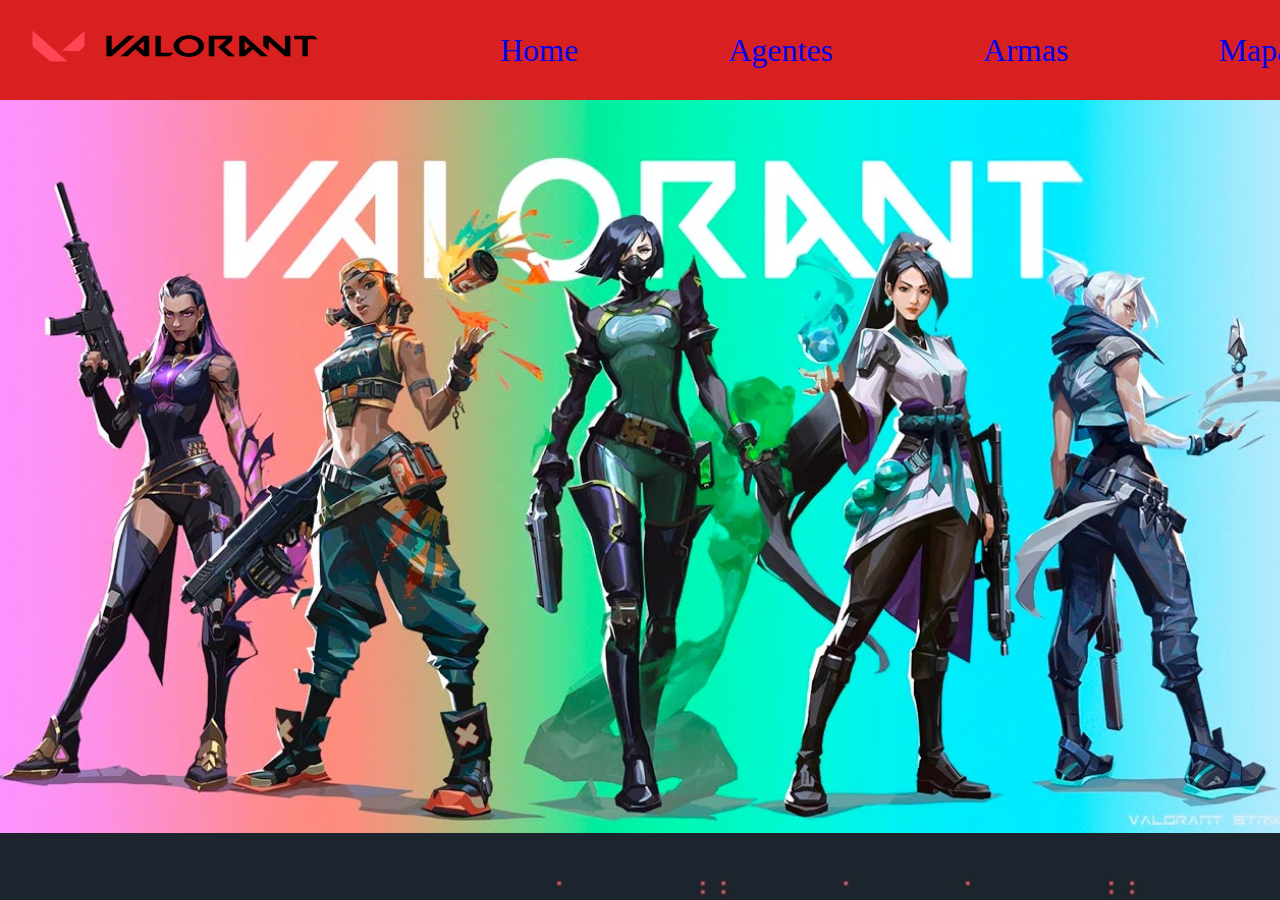
==== index.html @ 5fb257b5 "resolver problema da home nao voltar e comecar né" ====
<!DOCTYPE html>
<html lang="pt-BR">

<head>
    <meta charset="UTF-8">
    <meta http-equiv="X-UA-Compatible" content="IE=edge">
    <meta name="viewport" content="width=device-width, initial-scale=1.0">
    <link rel="stylesheet" href="./css/style.css">
    <script src="./js/app.js" defer type="module"></script>

    <link rel="preconnect" href="https://fonts.googleapis.com">
    <link rel="preconnect" href="https://fonts.gstatic.com" crossorigin>
    <link href="https://fonts.googleapis.com/css2?family=Vina+Sans&display=swap" rel="stylesheet">
    
    <title>Valorant</title>
</head>

<body>
    <header>
        <nav class="menu-container">
            <div class="valorant-icon">
                <img src="./img/valorant-logo-transparent-free-png.webp" alt="logo valorant">
            </div>
            <a href="/" onclick="route()">Home</a>
            <a href="/agentes" onclick="route()">Agentes</a>
            <a href="/armas" onclick="route()">Armas</a>
            <a href="/mapas" onclick="route()">Mapas</a>
        </nav>
    </header>
    <main id="root">
        <div class="fundo">
            <img src="./img/valorant-fundo.webp" alt="fundo valorant">
        </div>
    </main>
</body>

</html>
---- css/style.css ----
* {
    margin: 0;
    padding: 0;
    box-sizing: border-box;
}

a {
    text-decoration: none;
}

ul,
ol,
li {
    list-style: none;
}

body{
    height: 100vh;
    display: grid;
    grid-template-rows: 100px 1fr;
}

main{
    background-image: url(../img/agent-background-generic.JPG);
    background-repeat: no-repeat;
    background-size: cover;
}

.valorant-icon img{
    width: 350px;
    height: 250px;
}

.menu-container{
    height: 100%;
    background-color: #D82020;
    display: flex;
    justify-content: center;
    align-items: center;
    font-size: 2rem;
    font-family: Stencil Std, fantasy;
    gap: 150px;
    text-transform: capitalize;
}

.fundo img{
    height: 100%;
    width: 100%;
}

#root{
    height: 100%;
}

.container{
    width: 100%;
    height: 100%;
    color: #fff;
}

.container-home{
    background-color: blue;
}

.container-agentes img{
    width: 100%;
    height: 100%;
}
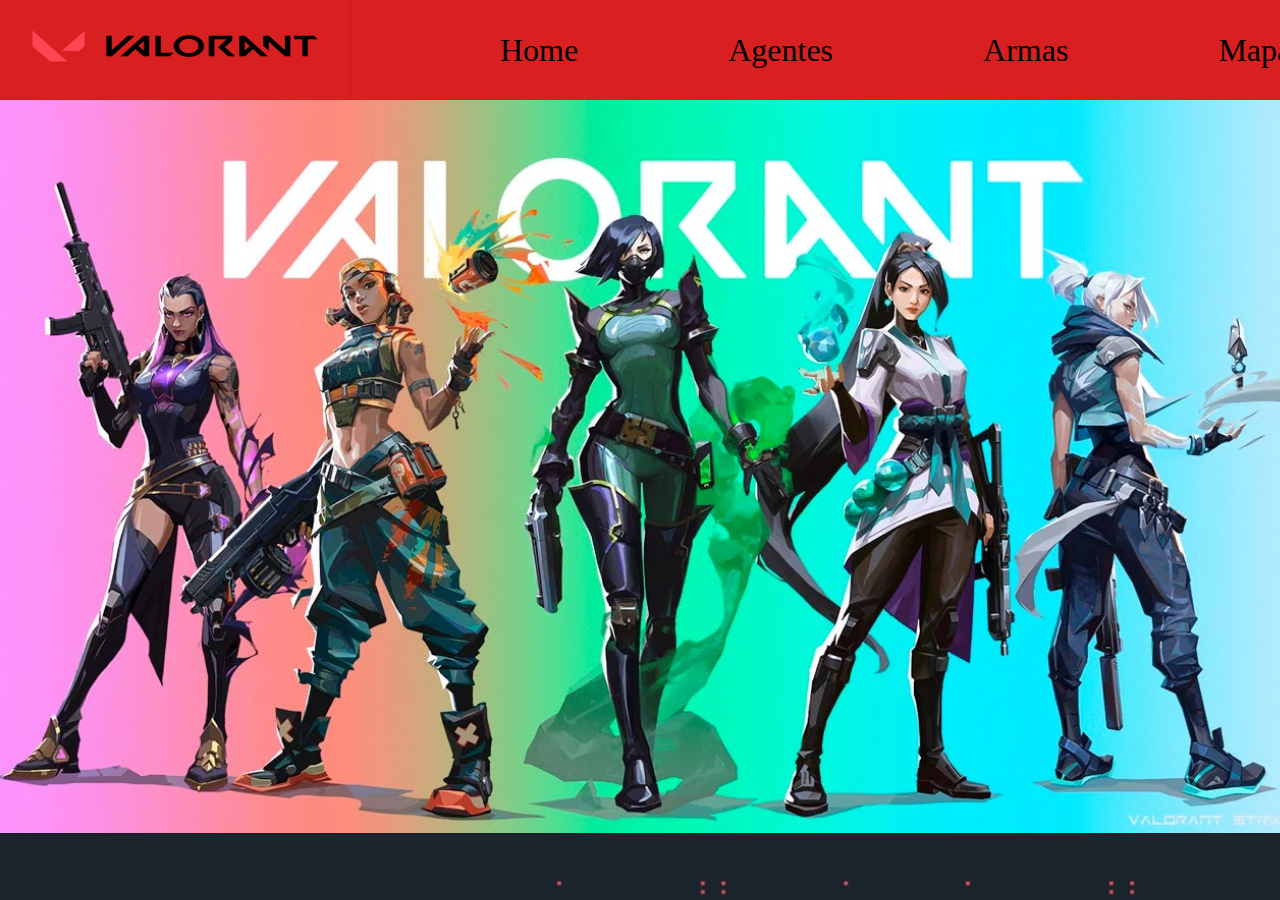
==== commit 06ec07a5: "com erro no carousel do mapa" ====
--- a/index.html
+++ b/index.html
@@ -11,6 +11,7 @@
     <link rel="preconnect" href="https://fonts.googleapis.com">
     <link rel="preconnect" href="https://fonts.gstatic.com" crossorigin>
     <link href="https://fonts.googleapis.com/css2?family=Vina+Sans&display=swap" rel="stylesheet">
+    <link rel="stylesheet" href="https://unpkg.com/swiper@8/swiper-bundle.min.css" />
     
     <title>Valorant</title>
 </head>
--- a/css/style.css
+++ b/css/style.css
@@ -6,6 +6,7 @@
 
 a {
     text-decoration: none;
+    color: black;
 }
 
 ul,
@@ -14,24 +15,24 @@
     list-style: none;
 }
 
-body{
+body {
     height: 100vh;
     display: grid;
     grid-template-rows: 100px 1fr;
 }
 
-main{
+main {
     background-image: url(../img/agent-background-generic.JPG);
     background-repeat: no-repeat;
     background-size: cover;
 }
 
-.valorant-icon img{
+.valorant-icon img {
     width: 350px;
     height: 250px;
 }
 
-.menu-container{
+.menu-container {
     height: 100%;
     background-color: #D82020;
     display: flex;
@@ -43,26 +44,101 @@
     text-transform: capitalize;
 }
 
-.fundo img{
+.fundo img {
     height: 100%;
     width: 100%;
 }
 
-#root{
+#root {
     height: 100%;
 }
 
-.container{
+.container {
     width: 100%;
     height: 100%;
     color: #fff;
 }
 
-.container-home{
+.container-home {
     background-color: blue;
 }
 
-.container-agentes img{
+.container-agentes {
+    display: flex;
+    flex-direction: row;
+    justify-content: space-evenly;
+}
+
+.container-agentes img {
     width: 100%;
     height: 100%;
+}
+
+.agentes-header {
+    display: flex;
+    flex-direction: column;
+    align-items: center;
+    justify-content: center;
+}
+
+.list-agentes ul {
+    padding-top: 2.5%;
+    display: flex;
+    flex-direction: column;
+    margin-left: 10%;
+    font-size: 2rem;
+    font-family: Stencil Std, fantasy;
+}
+
+.list-agentes a {
+    text-decoration: none;
+    color: #fff;
+}
+
+.img-agente img {
+    width: 100%;
+    height: 60%;
+}
+
+.container-funcao-biografia {
+    display: flex;
+    flex-direction: column;
+    gap: 50px;
+    padding-top: 7%;
+}
+
+.funcao span {
+    font-family: Stencil Std, fantasy;
+    font-size: 1.5rem;
+}
+
+.biografia span {
+    font-family: Stencil Std, fantasy;
+    font-size: 1.3rem;
+}
+
+span {
+    font-size: x-large;
+}
+
+img {
+    box-shadow: 0 1px 2px #0003;
+    width: 80%;
+}
+
+.swiper {
+    height: 500px;
+}
+
+.swiper-slide {
+    text-align: center;
+    display: flex;
+    align-items: center;
+    justify-content: center;
+}
+
+@media (max-width: 450px) {
+    .swiper {
+        height: 270px;
+    }
 }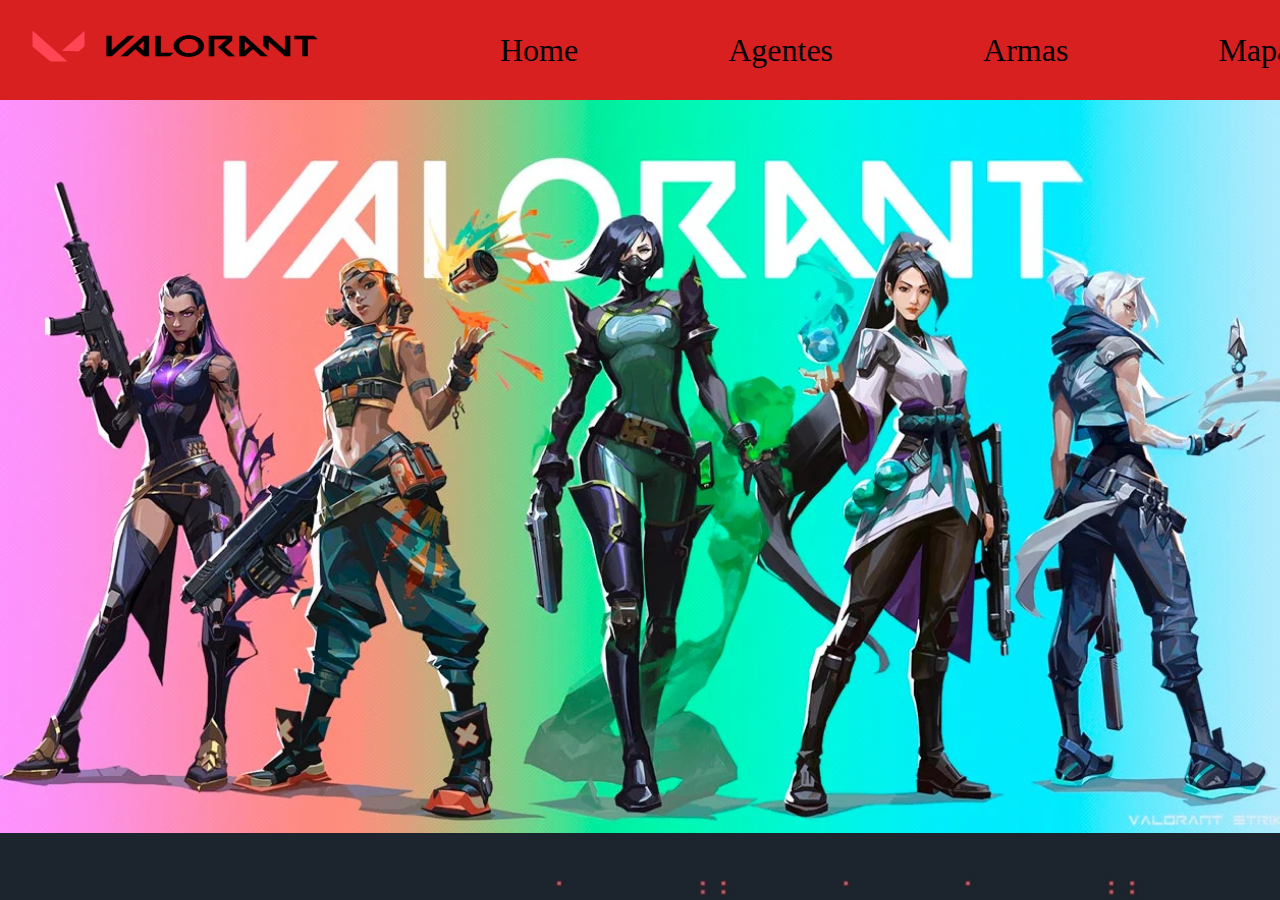
==== commit 0e6a503d: "carrossel com problema pois ele ta tentando ler antes de iniciar o site" ====
--- a/index.html
+++ b/index.html
@@ -11,8 +11,9 @@
     <link rel="preconnect" href="https://fonts.googleapis.com">
     <link rel="preconnect" href="https://fonts.gstatic.com" crossorigin>
     <link href="https://fonts.googleapis.com/css2?family=Vina+Sans&display=swap" rel="stylesheet">
-    <link rel="stylesheet" href="https://unpkg.com/swiper@8/swiper-bundle.min.css" />
-    
+    <link rel="stylesheet" href="https://unpkg.com/swiper@8/swiper-bundle.min.css"/>
+    <link rel="stylesheet" href="https://unpkg.com/swiper@8/swiper-bundle.min.css"/>
+
     <title>Valorant</title>
 </head>
 
--- a/css/style.css
+++ b/css/style.css
@@ -74,6 +74,12 @@
     height: 100%;
 }
 
+.container-mapas{
+    display: flex;
+    align-items: center;
+    justify-content: center;
+}
+
 .agentes-header {
     display: flex;
     flex-direction: column;
@@ -117,28 +123,21 @@
     font-size: 1.3rem;
 }
 
-span {
-    font-size: x-large;
+.carrossel{
+    box-shadow: 2px 2px 4px black;
+    overflow: hidden;
+    height: 500px;
+    width: 850px;
 }
 
-img {
-    box-shadow: 0 1px 2px #0003;
-    width: 80%;
+.container-img {
+    display: flex;
+    transition: transform 0.5s ease-in-out;
+    transform: translateX(0);
 }
 
-.swiper {
+.container-img img {
+    object-fit: cover;
+    width: 850px;
     height: 500px;
-}
-
-.swiper-slide {
-    text-align: center;
-    display: flex;
-    align-items: center;
-    justify-content: center;
-}
-
-@media (max-width: 450px) {
-    .swiper {
-        height: 270px;
-    }
 }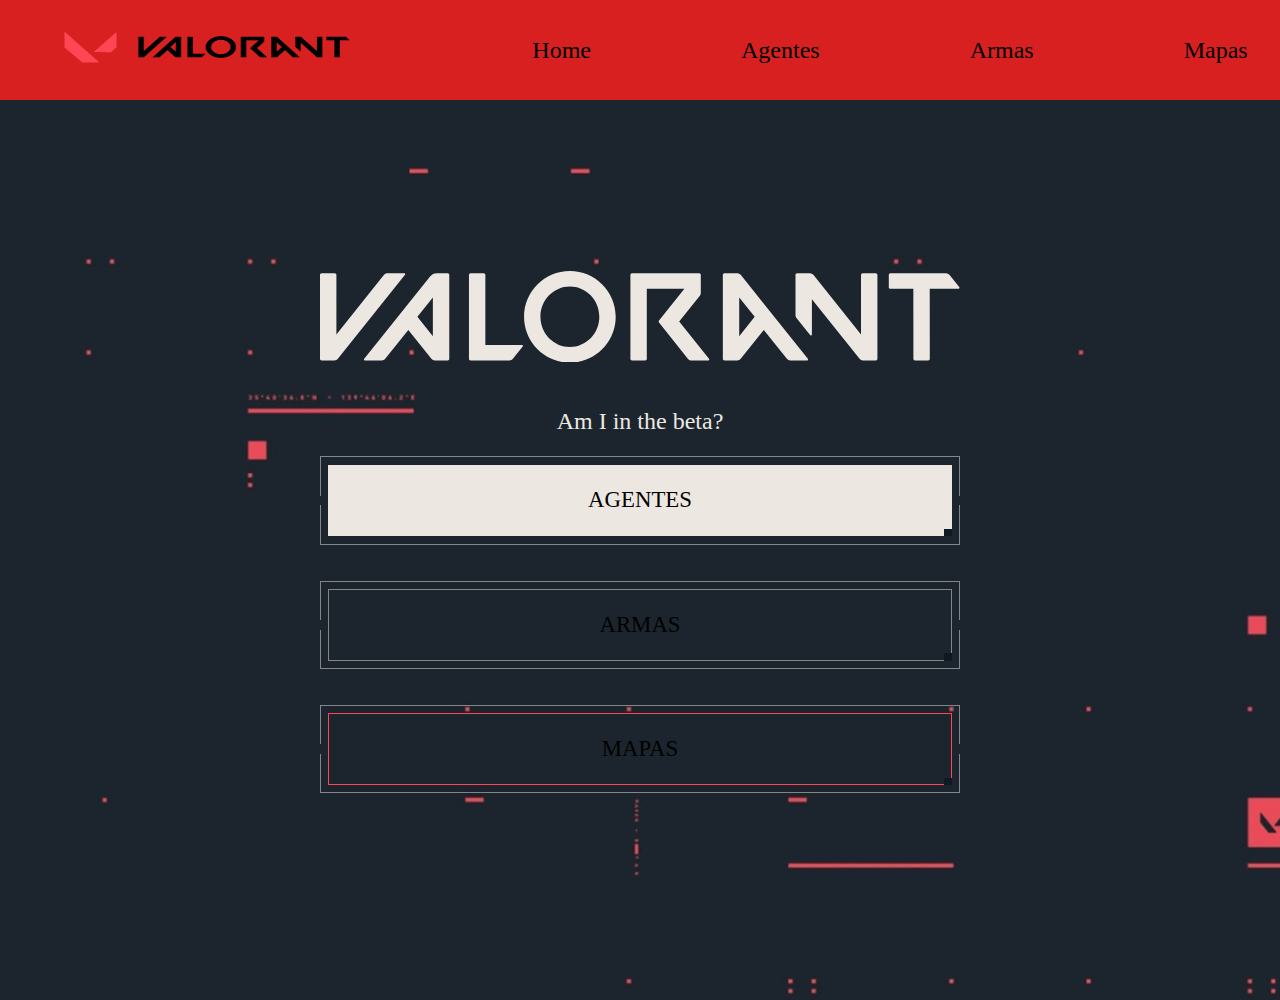
==== commit c12febce: "leonid tem que ajudar com os cards" ====
--- a/index.html
+++ b/index.html
@@ -6,13 +6,15 @@
     <meta http-equiv="X-UA-Compatible" content="IE=edge">
     <meta name="viewport" content="width=device-width, initial-scale=1.0">
     <link rel="stylesheet" href="./css/style.css">
+    <link rel="stylesheet" href="./css/home.css">
+    <script src="./js/home.js" defer type="module"></script>
     <script src="./js/app.js" defer type="module"></script>
 
     <link rel="preconnect" href="https://fonts.googleapis.com">
     <link rel="preconnect" href="https://fonts.gstatic.com" crossorigin>
     <link href="https://fonts.googleapis.com/css2?family=Vina+Sans&display=swap" rel="stylesheet">
-    <link rel="stylesheet" href="https://unpkg.com/swiper@8/swiper-bundle.min.css"/>
-    <link rel="stylesheet" href="https://unpkg.com/swiper@8/swiper-bundle.min.css"/>
+    <link rel="stylesheet" href="https://unpkg.com/swiper@8/swiper-bundle.min.css" />
+    <link rel="stylesheet" href="https://unpkg.com/swiper@8/swiper-bundle.min.css" />
 
     <title>Valorant</title>
 </head>
@@ -30,9 +32,36 @@
         </nav>
     </header>
     <main id="root">
-        <div class="fundo">
-            <img src="./img/valorant-fundo.webp" alt="fundo valorant">
-        </div>
+        <div id="container">
+            <div class="box">
+              <svg class="logo" viewBox="0 0 690 98.9">
+                <path
+                  d="M615.11 19.15h24.69l.08 75.59c0 .97.79 1.77 1.77 1.77l14.14-.01c.98 0 1.77-.79 1.77-1.77l-.08-75.58h30.96c.91 0 1.43-1.06.85-1.77l-10.6-13.26a4.68 4.68 0 00-3.65-1.76h-59.93c-.98 0-1.77.79-1.77 1.77v13.26c0 .96.79 1.76 1.77 1.76M19.25 94.75L91.67 4.13c.57-.71.06-1.77-.85-1.77H72.71c-1.42 0-2.77.65-3.65 1.76L17.68 68.4V4.12c0-.98-.79-1.77-1.77-1.77H1.77C.79 2.35 0 3.14 0 4.12v90.62c0 .98.79 1.77 1.77 1.77H15.6c1.42 0 2.76-.65 3.65-1.76m51.06 0l24.91-31.17 24.91 31.17a4.685 4.685 0 003.66 1.76h13.83c.98 0 1.77-.79 1.77-1.77V4.12c0-.97-.79-1.77-1.77-1.77h-11.6c-2.84 0-5.53 1.29-7.31 3.51L47.69 94.73c-.57.71-.06 1.77.85 1.77h18.11c1.43.01 2.77-.64 3.66-1.75m51.39-66.21v41.75l-16.68-20.87 16.68-20.88zm404.37 66.19L453.65 4.11A4.68 4.68 0 00450 2.35h-13.84c-.98 0-1.77.79-1.77 1.77v90.62c0 .98.79 1.77 1.77 1.77h13.83c1.42 0 2.77-.65 3.65-1.76l24.91-31.17 24.91 31.17a4.68 4.68 0 003.65 1.76h18.11c.91 0 1.42-1.06.85-1.78m-57.33-45.31L452.05 70.3V28.54l16.69 20.88zM269.45 0c-27.3 0-49.43 22.13-49.43 49.43s22.13 49.43 49.43 49.43 49.43-22.13 49.43-49.43C318.89 22.13 296.75 0 269.45 0m0 82.06c-17.54 0-31.75-14.61-31.75-32.63 0-18.02 14.21-32.64 31.75-32.64S301.2 31.4 301.2 49.43c.01 18.02-14.21 32.63-31.75 32.63M583.38 4.12V68.4L532 4.11a4.68 4.68 0 00-3.65-1.76H514.5c-.97 0-1.77.79-1.77 1.77v43.67c0 1.06.36 2.09 1.03 2.92l14.71 18.41c.65.81 1.95.35 1.95-.68v-38l51.39 64.31a4.68 4.68 0 003.65 1.76h13.83c.98 0 1.77-.79 1.77-1.77V4.12c0-.97-.79-1.77-1.77-1.77h-14.14c-.98 0-1.77.8-1.77 1.77M410.62 23.76V4.12c0-.98-.79-1.77-1.77-1.77h-72.37c-.98 0-1.77.79-1.77 1.77v90.62c0 .98.79 1.77 1.77 1.77h14.14c.98 0 1.77-.79 1.77-1.77V19.16h40.55l-27.37 34.26c-.51.64-.51 1.56 0 2.21l31.27 39.13a4.68 4.68 0 003.65 1.76h18.11c.91 0 1.42-1.06.85-1.77l-32.14-40.21 22.28-27.84c.66-.85 1.03-1.88 1.03-2.94M162.39 96.51h41.96c1.42 0 2.77-.65 3.65-1.76l10.6-13.27c.57-.71.06-1.77-.85-1.77H178.3V4.12c0-.98-.79-1.77-1.77-1.77h-14.14c-.98 0-1.77.79-1.77 1.77v90.62c0 .97.8 1.77 1.77 1.77"
+                ></path>
+              </svg>
+              <div class="betaText">
+                Am I in the beta?
+              </div>
+              <button class="primary" type="button">
+                <div class="label">
+                  <span class="hover-effect"></span>
+                  <a href="/agentes" onclick="route()" class="label-text">AGENTES</a>
+                </div>
+              </button>
+              <button class="outline" type="button">
+                <div class="label">
+                  <span class="hover-effect"></span>
+                  <a href="/armas" onclick="route()" class="label-text">ARMAS</a>
+                </div>
+              </button>
+              <button class="outline red" type="button">
+                <div class="label">
+                  <span class="hover-effect"></span>
+                  <a href="/mapas" onclick="route()" class="label-text">MAPAS</a>
+                </div>
+              </button>
+            </div>
+          </div>
     </main>
 </body>
 
--- a/css/style.css
+++ b/css/style.css
@@ -1,3 +1,5 @@
+
+
 * {
     margin: 0;
     padding: 0;
@@ -55,7 +57,6 @@
 
 .container {
     width: 100%;
-    height: 100%;
     color: #fff;
 }
 
@@ -63,81 +64,3 @@
     background-color: blue;
 }
 
-.container-agentes {
-    display: flex;
-    flex-direction: row;
-    justify-content: space-evenly;
-}
-
-.container-agentes img {
-    width: 100%;
-    height: 100%;
-}
-
-.container-mapas{
-    display: flex;
-    align-items: center;
-    justify-content: center;
-}
-
-.agentes-header {
-    display: flex;
-    flex-direction: column;
-    align-items: center;
-    justify-content: center;
-}
-
-.list-agentes ul {
-    padding-top: 2.5%;
-    display: flex;
-    flex-direction: column;
-    margin-left: 10%;
-    font-size: 2rem;
-    font-family: Stencil Std, fantasy;
-}
-
-.list-agentes a {
-    text-decoration: none;
-    color: #fff;
-}
-
-.img-agente img {
-    width: 100%;
-    height: 60%;
-}
-
-.container-funcao-biografia {
-    display: flex;
-    flex-direction: column;
-    gap: 50px;
-    padding-top: 7%;
-}
-
-.funcao span {
-    font-family: Stencil Std, fantasy;
-    font-size: 1.5rem;
-}
-
-.biografia span {
-    font-family: Stencil Std, fantasy;
-    font-size: 1.3rem;
-}
-
-.carrossel{
-    box-shadow: 2px 2px 4px black;
-    overflow: hidden;
-    height: 500px;
-    width: 850px;
-}
-
-.container-img {
-    display: flex;
-    transition: transform 0.5s ease-in-out;
-    transform: translateX(0);
-}
-
-.container-img img {
-    object-fit: cover;
-    width: 850px;
-    height: 500px;
-}--- a/css/home.css
+++ b/css/home.css
@@ -0,0 +1,201 @@
+@font-face {
+  font-family: "Valorant";
+  src: url("Valorant.otf");
+}
+
+@font-face {
+  font-family: "DIN Next LT Pro Bold";
+  src: url("//db.onlinewebfonts.com/t/3a88649e176a40a6d80b395ca0ae430d.eot");
+  src: url("//db.onlinewebfonts.com/t/3a88649e176a40a6d80b395ca0ae430d.eot?#iefix")
+      format("embedded-opentype"),
+    url("//db.onlinewebfonts.com/t/3a88649e176a40a6d80b395ca0ae430d.woff2")
+      format("woff2"),
+    url("//db.onlinewebfonts.com/t/3a88649e176a40a6d80b395ca0ae430d.woff")
+      format("woff"),
+    url("//db.onlinewebfonts.com/t/3a88649e176a40a6d80b395ca0ae430d.ttf")
+      format("truetype"),
+    url("//db.onlinewebfonts.com/t/3a88649e176a40a6d80b395ca0ae430d.svg#DIN Next LT Pro Bold")
+      format("svg");
+}
+
+:root {
+  --v-red: #ff4655;
+  --v-white: #ece8e1;
+  --v-black: #0f1923;
+  --v-outline: rgba(236, 232, 225, 0.5);
+}
+
+*,
+::after,
+::before {
+  box-sizing: border-box;
+}
+
+html,
+body {
+  font-size: 12px;
+  margin: 0;
+  background-color: var(--v-black);
+  color: var(--v-white);
+  font-family: "Valorant";
+  text-rendering: optimizeLegibility;
+}
+
+#container {
+  display: flex;
+  flex-direction: column;
+  justify-content: center;
+  align-items: center;
+  min-height: 100vh;
+}
+
+.box {
+  width: 50%;
+}
+
+.logo {
+  fill: var(--v-white);
+}
+
+.betaText {
+  font-size: 2rem;
+  line-height: 2.5rem;
+  font-weight: 400px;
+  text-align: center;
+  margin-bottom: 20px;
+  margin-top: 40px;
+}
+
+button {
+  font-family: "DIN Next LT Pro Bold";
+  font-weight: 400;
+  width: 100%;
+  margin-bottom: 3rem;
+  position: relative;
+  display: block;
+  font-size: 1.9rem;
+  padding: 0.7rem;
+  border: 0;
+  text-transform: uppercase;
+  background-color: transparent;
+  cursor: pointer;
+  color: var(--v-white);
+}
+
+button:hover {
+  color: var(--v-white);
+}
+
+button::before,
+button::after {
+  background-color: transparent;
+  content: "";
+  display: block;
+  position: absolute;
+  height: calc(50% - 0.4rem);
+  width: 100%;
+  border: 1px solid var(--v-outline);
+  left: 0;
+}
+
+button::before {
+  border-bottom: 0;
+  top: 0;
+}
+
+button::after {
+  border-top: 0;
+  bottom: 0;
+}
+
+/* LABEL  */
+.label {
+  position: relative;
+  overflow: hidden;
+  margin: 0;
+}
+
+.label:before {
+  content: "";
+  height: 100%;
+  display: block;
+  position: absolute;
+  width: 100%;
+  left: 0;
+  bottom: 0;
+}
+
+/* Hover Effect */
+.hover-effect {
+  content: "";
+  display: block;
+  position: absolute;
+  height: 100%;
+  width: 120%;
+  top: 0;
+  left: -5%;
+  z-index: 1;
+  background-color: var(--v-red);
+  transform: translateX(-100%) skew(-10deg);
+  transition: -webkit-transform 0.3s ease-out;
+  transition: transform 0.3s ease-out;
+}
+
+button:hover .hover-effect {
+  transform: translateX(0) skew(-10deg);
+}
+
+/* Label Text */
+.label-text {
+  position: relative;
+  display: block;
+  padding: 1.9rem 3rem;
+  background-color: transparent;
+  z-index: 1;
+}
+
+.label-text:after {
+  content: "";
+  display: block;
+  position: absolute;
+  height: 0.6rem;
+  width: 0.6rem;
+  right: 0;
+  bottom: 0;
+  background-color: var(--v-black);
+  transition: background-color 0.2s ease-in;
+}
+button:hover .label-text:after {
+  background-color: var(--v-white);
+}
+/* OUTLINE BUTTON */
+.outline {
+  color: var(--v-white);
+}
+
+.outline .label::before,
+.outline .label::after {
+  border: 1px solid var(--v-outline);
+}
+
+/* OUTLINE RED BUTTON */
+.outline + .red {
+  color: var(--v-red);
+}
+
+.outline + .red:hover {
+  color: var(--v-white);
+}
+
+.outline + .red .label::before,
+.outline + .red .label::after {
+  border-color: var(--v-red);
+}
+/* PRIMARY BUTTON */
+.primary {
+  color: var(--v-black);
+}
+
+.primary .label::before {
+  background-color: var(--v-white);
+}
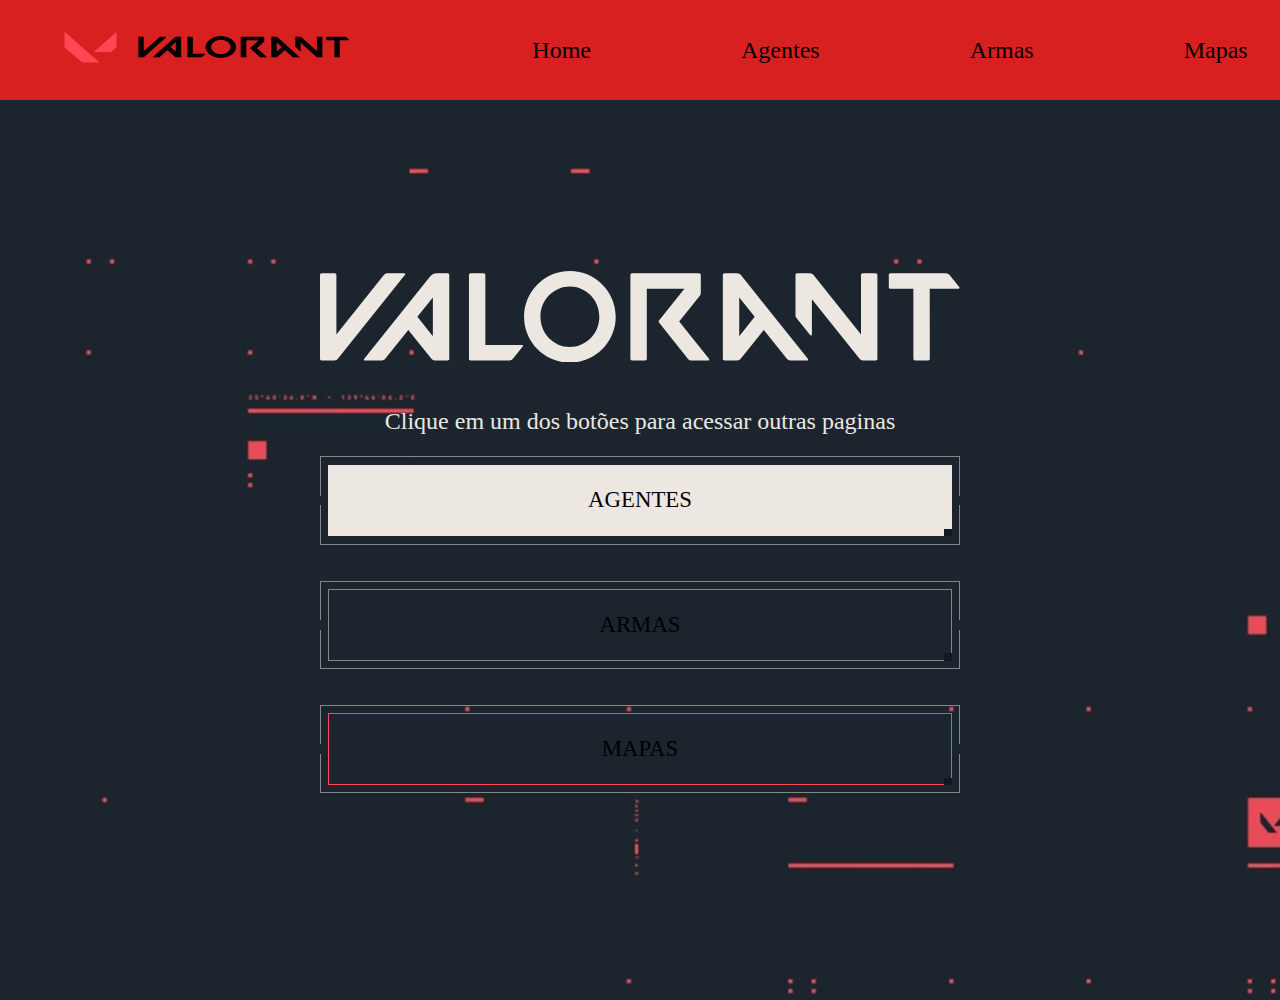
==== commit 920a0e97: "leonid tem que salvar pelo amor de deus" ====
--- a/index.html
+++ b/index.html
@@ -40,7 +40,7 @@
                 ></path>
               </svg>
               <div class="betaText">
-                Am I in the beta?
+                Clique em um dos botões para acessar outras paginas
               </div>
               <button class="primary" type="button">
                 <div class="label">
--- a/css/home.css
+++ b/css/home.css
@@ -1,7 +1,7 @@
-@font-face {
+/* @font-face {
   font-family: "Valorant";
   src: url("Valorant.otf");
-}
+} */
 
 @font-face {
   font-family: "DIN Next LT Pro Bold";
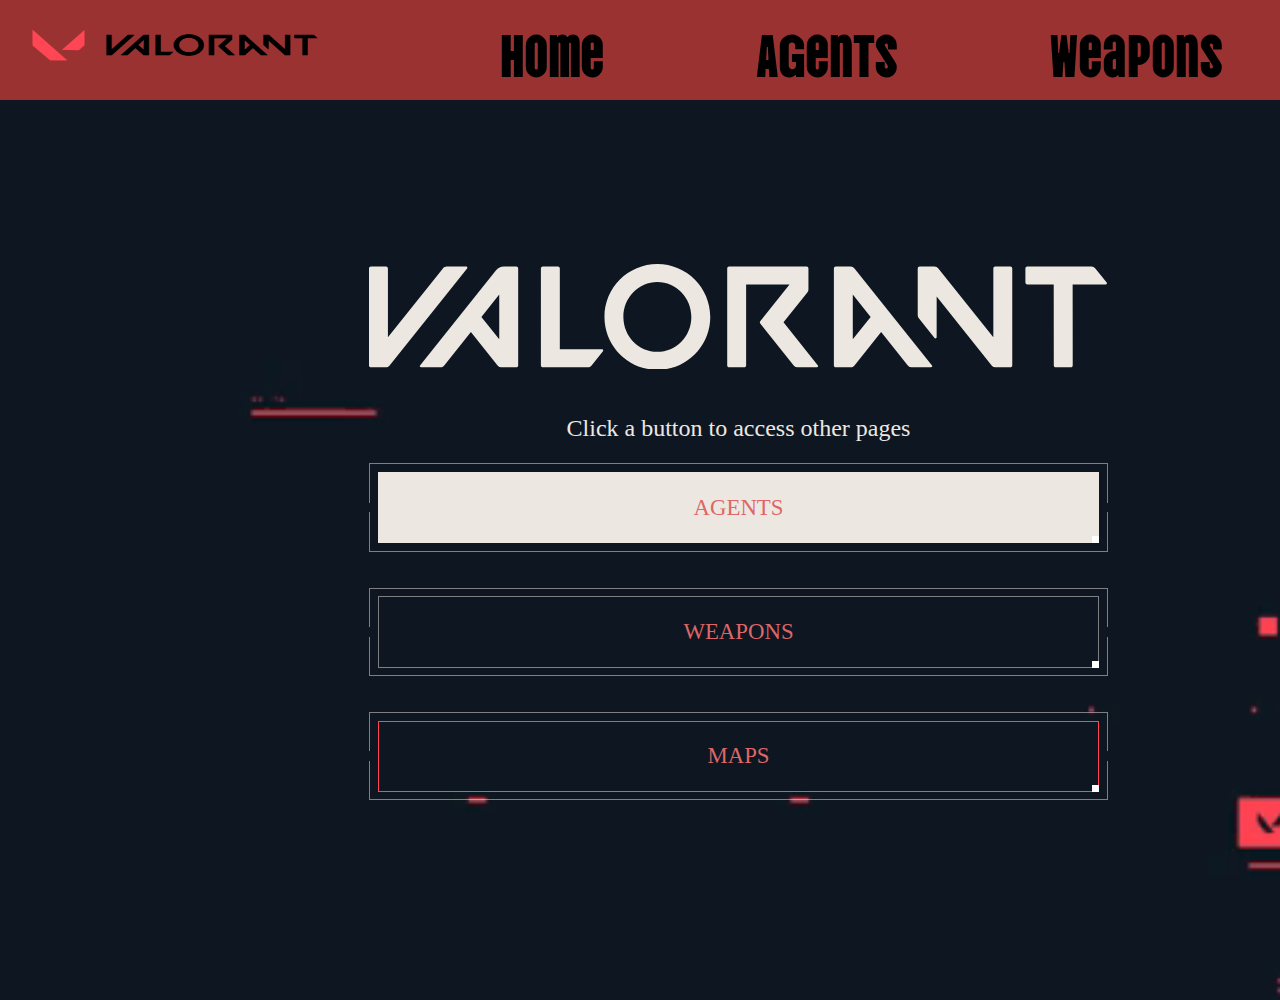
==== commit a9377788: "pedir ajuda pro luis" ====
--- a/index.html
+++ b/index.html
@@ -2,67 +2,72 @@
 <html lang="pt-BR">
 
 <head>
-    <meta charset="UTF-8">
-    <meta http-equiv="X-UA-Compatible" content="IE=edge">
-    <meta name="viewport" content="width=device-width, initial-scale=1.0">
-    <link rel="stylesheet" href="./css/style.css">
-    <link rel="stylesheet" href="./css/home.css">
-    <script src="./js/home.js" defer type="module"></script>
-    <script src="./js/app.js" defer type="module"></script>
+  <meta charset="UTF-8">
+  <meta http-equiv="X-UA-Compatible" content="IE=edge">
+  <meta name="viewport" content="width=device-width, initial-scale=1.0">
+  <link rel="stylesheet" href="./css/style.css">
+  <link rel="stylesheet" href="./css/home.css">
+  <script src="./js/home.js" defer type="module"></script>
+  <script src="./js/app.js" defer type="module"></script>
 
-    <link rel="preconnect" href="https://fonts.googleapis.com">
-    <link rel="preconnect" href="https://fonts.gstatic.com" crossorigin>
-    <link href="https://fonts.googleapis.com/css2?family=Vina+Sans&display=swap" rel="stylesheet">
-    <link rel="stylesheet" href="https://unpkg.com/swiper@8/swiper-bundle.min.css" />
-    <link rel="stylesheet" href="https://unpkg.com/swiper@8/swiper-bundle.min.css" />
+  <link rel="preconnect" href="https://fonts.googleapis.com">
+  <link rel="preconnect" href="https://fonts.gstatic.com" crossorigin>
+  <link href="https://fonts.googleapis.com/css2?family=Vina+Sans&display=swap" rel="stylesheet">
+  <link href="https://fonts.cdnfonts.com/css/valorant" rel="stylesheet">
+  <link rel="preconnect" href="https://fonts.googleapis.com">
+  <link rel="preconnect" href="https://fonts.gstatic.com" crossorigin>
+  <link href="https://fonts.googleapis.com/css2?family=Vina+Sans&display=swap" rel="stylesheet">
+  <link rel="stylesheet" href="https://unpkg.com/swiper@8/swiper-bundle.min.css" />
+  <link rel="stylesheet" href="https://unpkg.com/swiper@8/swiper-bundle.min.css" />
 
-    <title>Valorant</title>
+  <title>Valorant</title>
 </head>
 
 <body>
-    <header>
-        <nav class="menu-container">
-            <div class="valorant-icon">
-                <img src="./img/valorant-logo-transparent-free-png.webp" alt="logo valorant">
-            </div>
-            <a href="/" onclick="route()">Home</a>
-            <a href="/agentes" onclick="route()">Agentes</a>
-            <a href="/armas" onclick="route()">Armas</a>
-            <a href="/mapas" onclick="route()">Mapas</a>
-        </nav>
-    </header>
-    <main id="root">
-        <div id="container">
-            <div class="box">
-              <svg class="logo" viewBox="0 0 690 98.9">
-                <path
-                  d="M615.11 19.15h24.69l.08 75.59c0 .97.79 1.77 1.77 1.77l14.14-.01c.98 0 1.77-.79 1.77-1.77l-.08-75.58h30.96c.91 0 1.43-1.06.85-1.77l-10.6-13.26a4.68 4.68 0 00-3.65-1.76h-59.93c-.98 0-1.77.79-1.77 1.77v13.26c0 .96.79 1.76 1.77 1.76M19.25 94.75L91.67 4.13c.57-.71.06-1.77-.85-1.77H72.71c-1.42 0-2.77.65-3.65 1.76L17.68 68.4V4.12c0-.98-.79-1.77-1.77-1.77H1.77C.79 2.35 0 3.14 0 4.12v90.62c0 .98.79 1.77 1.77 1.77H15.6c1.42 0 2.76-.65 3.65-1.76m51.06 0l24.91-31.17 24.91 31.17a4.685 4.685 0 003.66 1.76h13.83c.98 0 1.77-.79 1.77-1.77V4.12c0-.97-.79-1.77-1.77-1.77h-11.6c-2.84 0-5.53 1.29-7.31 3.51L47.69 94.73c-.57.71-.06 1.77.85 1.77h18.11c1.43.01 2.77-.64 3.66-1.75m51.39-66.21v41.75l-16.68-20.87 16.68-20.88zm404.37 66.19L453.65 4.11A4.68 4.68 0 00450 2.35h-13.84c-.98 0-1.77.79-1.77 1.77v90.62c0 .98.79 1.77 1.77 1.77h13.83c1.42 0 2.77-.65 3.65-1.76l24.91-31.17 24.91 31.17a4.68 4.68 0 003.65 1.76h18.11c.91 0 1.42-1.06.85-1.78m-57.33-45.31L452.05 70.3V28.54l16.69 20.88zM269.45 0c-27.3 0-49.43 22.13-49.43 49.43s22.13 49.43 49.43 49.43 49.43-22.13 49.43-49.43C318.89 22.13 296.75 0 269.45 0m0 82.06c-17.54 0-31.75-14.61-31.75-32.63 0-18.02 14.21-32.64 31.75-32.64S301.2 31.4 301.2 49.43c.01 18.02-14.21 32.63-31.75 32.63M583.38 4.12V68.4L532 4.11a4.68 4.68 0 00-3.65-1.76H514.5c-.97 0-1.77.79-1.77 1.77v43.67c0 1.06.36 2.09 1.03 2.92l14.71 18.41c.65.81 1.95.35 1.95-.68v-38l51.39 64.31a4.68 4.68 0 003.65 1.76h13.83c.98 0 1.77-.79 1.77-1.77V4.12c0-.97-.79-1.77-1.77-1.77h-14.14c-.98 0-1.77.8-1.77 1.77M410.62 23.76V4.12c0-.98-.79-1.77-1.77-1.77h-72.37c-.98 0-1.77.79-1.77 1.77v90.62c0 .98.79 1.77 1.77 1.77h14.14c.98 0 1.77-.79 1.77-1.77V19.16h40.55l-27.37 34.26c-.51.64-.51 1.56 0 2.21l31.27 39.13a4.68 4.68 0 003.65 1.76h18.11c.91 0 1.42-1.06.85-1.77l-32.14-40.21 22.28-27.84c.66-.85 1.03-1.88 1.03-2.94M162.39 96.51h41.96c1.42 0 2.77-.65 3.65-1.76l10.6-13.27c.57-.71.06-1.77-.85-1.77H178.3V4.12c0-.98-.79-1.77-1.77-1.77h-14.14c-.98 0-1.77.79-1.77 1.77v90.62c0 .97.8 1.77 1.77 1.77"
-                ></path>
-              </svg>
-              <div class="betaText">
-                Clique em um dos botões para acessar outras paginas
-              </div>
-              <button class="primary" type="button">
-                <div class="label">
-                  <span class="hover-effect"></span>
-                  <a href="/agentes" onclick="route()" class="label-text">AGENTES</a>
-                </div>
-              </button>
-              <button class="outline" type="button">
-                <div class="label">
-                  <span class="hover-effect"></span>
-                  <a href="/armas" onclick="route()" class="label-text">ARMAS</a>
-                </div>
-              </button>
-              <button class="outline red" type="button">
-                <div class="label">
-                  <span class="hover-effect"></span>
-                  <a href="/mapas" onclick="route()" class="label-text">MAPAS</a>
-                </div>
-              </button>
-            </div>
+  <header>
+    <nav class="menu-container">
+      <div class="valorant-icon">
+        <img src="./img/valorant-logo-transparent-free-png.webp" alt="logo valorant">
+      </div>
+      <!-- <a href="/" onclick="route()">Home</a> -->
+      <a href="/home" onclick="route()">Home</a>
+      <a href="/agentes" onclick="route()">Agents</a>
+      <a href="/armas" onclick="route()">Weapons</a>
+      <a href="/mapas" onclick="route()">Maps</a>
+    </nav>
+  </header>
+  <main id="root">
+    <div id="container">
+      <div class="box">
+        <svg class="logo" viewBox="0 0 690 98.9">
+          <path
+            d="M615.11 19.15h24.69l.08 75.59c0 .97.79 1.77 1.77 1.77l14.14-.01c.98 0 1.77-.79 1.77-1.77l-.08-75.58h30.96c.91 0 1.43-1.06.85-1.77l-10.6-13.26a4.68 4.68 0 00-3.65-1.76h-59.93c-.98 0-1.77.79-1.77 1.77v13.26c0 .96.79 1.76 1.77 1.76M19.25 94.75L91.67 4.13c.57-.71.06-1.77-.85-1.77H72.71c-1.42 0-2.77.65-3.65 1.76L17.68 68.4V4.12c0-.98-.79-1.77-1.77-1.77H1.77C.79 2.35 0 3.14 0 4.12v90.62c0 .98.79 1.77 1.77 1.77H15.6c1.42 0 2.76-.65 3.65-1.76m51.06 0l24.91-31.17 24.91 31.17a4.685 4.685 0 003.66 1.76h13.83c.98 0 1.77-.79 1.77-1.77V4.12c0-.97-.79-1.77-1.77-1.77h-11.6c-2.84 0-5.53 1.29-7.31 3.51L47.69 94.73c-.57.71-.06 1.77.85 1.77h18.11c1.43.01 2.77-.64 3.66-1.75m51.39-66.21v41.75l-16.68-20.87 16.68-20.88zm404.37 66.19L453.65 4.11A4.68 4.68 0 00450 2.35h-13.84c-.98 0-1.77.79-1.77 1.77v90.62c0 .98.79 1.77 1.77 1.77h13.83c1.42 0 2.77-.65 3.65-1.76l24.91-31.17 24.91 31.17a4.68 4.68 0 003.65 1.76h18.11c.91 0 1.42-1.06.85-1.78m-57.33-45.31L452.05 70.3V28.54l16.69 20.88zM269.45 0c-27.3 0-49.43 22.13-49.43 49.43s22.13 49.43 49.43 49.43 49.43-22.13 49.43-49.43C318.89 22.13 296.75 0 269.45 0m0 82.06c-17.54 0-31.75-14.61-31.75-32.63 0-18.02 14.21-32.64 31.75-32.64S301.2 31.4 301.2 49.43c.01 18.02-14.21 32.63-31.75 32.63M583.38 4.12V68.4L532 4.11a4.68 4.68 0 00-3.65-1.76H514.5c-.97 0-1.77.79-1.77 1.77v43.67c0 1.06.36 2.09 1.03 2.92l14.71 18.41c.65.81 1.95.35 1.95-.68v-38l51.39 64.31a4.68 4.68 0 003.65 1.76h13.83c.98 0 1.77-.79 1.77-1.77V4.12c0-.97-.79-1.77-1.77-1.77h-14.14c-.98 0-1.77.8-1.77 1.77M410.62 23.76V4.12c0-.98-.79-1.77-1.77-1.77h-72.37c-.98 0-1.77.79-1.77 1.77v90.62c0 .98.79 1.77 1.77 1.77h14.14c.98 0 1.77-.79 1.77-1.77V19.16h40.55l-27.37 34.26c-.51.64-.51 1.56 0 2.21l31.27 39.13a4.68 4.68 0 003.65 1.76h18.11c.91 0 1.42-1.06.85-1.77l-32.14-40.21 22.28-27.84c.66-.85 1.03-1.88 1.03-2.94M162.39 96.51h41.96c1.42 0 2.77-.65 3.65-1.76l10.6-13.27c.57-.71.06-1.77-.85-1.77H178.3V4.12c0-.98-.79-1.77-1.77-1.77h-14.14c-.98 0-1.77.79-1.77 1.77v90.62c0 .97.8 1.77 1.77 1.77"
+          ></path>
+        </svg>
+        <div class="betaText">
+          Click a button to access other pages
+        </div>
+        <button class="primary" type="button">
+          <div class="label">
+            <span class="hover-effect"></span>
+            <a href="/agentes" onclick="route()" class="label-text">AGENTS</a>
           </div>
-    </main>
+        </button>
+        <button class="outline" type="button">
+          <div class="label">
+            <span class="hover-effect"></span>
+            <a href="/armas" onclick="route()" class="label-text">WEAPONS</a>
+          </div>
+        </button>
+        <button class="outline red" type="button">
+          <div class="label">
+            <span class="hover-effect"></span>
+            <a href="/mapas" onclick="route()" class="label-text">MAPS</a>
+          </div>
+        </button>
+      </div>
+    </div>
+  </main>
 </body>
 
 </html>--- a/css/style.css
+++ b/css/style.css
@@ -1,4 +1,3 @@
-
 
 * {
     margin: 0;
@@ -8,7 +7,6 @@
 
 a {
     text-decoration: none;
-    color: black;
 }
 
 ul,
@@ -24,9 +22,9 @@
 }
 
 main {
-    background-image: url(../img/agent-background-generic.JPG);
+    background-image: url(../video/agent-background-generic.gif);
     background-repeat: no-repeat;
-    background-size: cover;
+    background-size: cover; 
 }
 
 .valorant-icon img {
@@ -36,14 +34,19 @@
 
 .menu-container {
     height: 100%;
-    background-color: #D82020;
+    background-color: rgb(155, 50, 50);
     display: flex;
     justify-content: center;
     align-items: center;
-    font-size: 2rem;
-    font-family: Stencil Std, fantasy;
+    font-size: 5rem;
+    font-family: 'Vina Sans', cursive;
     gap: 150px;
     text-transform: capitalize;
+}
+
+.menu-container a {
+    text-decoration: none;
+    color: #000;
 }
 
 .fundo img {
@@ -60,7 +63,3 @@
     color: #fff;
 }
 
-.container-home {
-    background-color: blue;
-}
-
--- a/css/home.css
+++ b/css/home.css
@@ -1,21 +1,16 @@
-/* @font-face {
+@font-face {
   font-family: "Valorant";
   src: url("Valorant.otf");
-} */
+}
 
 @font-face {
   font-family: "DIN Next LT Pro Bold";
   src: url("//db.onlinewebfonts.com/t/3a88649e176a40a6d80b395ca0ae430d.eot");
-  src: url("//db.onlinewebfonts.com/t/3a88649e176a40a6d80b395ca0ae430d.eot?#iefix")
-      format("embedded-opentype"),
-    url("//db.onlinewebfonts.com/t/3a88649e176a40a6d80b395ca0ae430d.woff2")
-      format("woff2"),
-    url("//db.onlinewebfonts.com/t/3a88649e176a40a6d80b395ca0ae430d.woff")
-      format("woff"),
-    url("//db.onlinewebfonts.com/t/3a88649e176a40a6d80b395ca0ae430d.ttf")
-      format("truetype"),
-    url("//db.onlinewebfonts.com/t/3a88649e176a40a6d80b395ca0ae430d.svg#DIN Next LT Pro Bold")
-      format("svg");
+  src: url("//db.onlinewebfonts.com/t/3a88649e176a40a6d80b395ca0ae430d.eot?#iefix") format("embedded-opentype"),
+    url("//db.onlinewebfonts.com/t/3a88649e176a40a6d80b395ca0ae430d.woff2") format("woff2"),
+    url("//db.onlinewebfonts.com/t/3a88649e176a40a6d80b395ca0ae430d.woff") format("woff"),
+    url("//db.onlinewebfonts.com/t/3a88649e176a40a6d80b395ca0ae430d.ttf") format("truetype"),
+    url("//db.onlinewebfonts.com/t/3a88649e176a40a6d80b395ca0ae430d.svg#DIN Next LT Pro Bold") format("svg");
 }
 
 :root {
@@ -47,6 +42,19 @@
   justify-content: center;
   align-items: center;
   min-height: 100vh;
+}
+
+.container-agentes {
+  display: grid;
+  grid-template-columns: repeat(3, 1fr);
+  grid-gap: 2vh;
+}
+
+.container-armas {
+  display: grid;
+  grid-template-columns: repeat(2, 1fr);
+  grid-gap: 4vh;
+  place-items: center;
 }
 
 .box {
@@ -152,6 +160,7 @@
   padding: 1.9rem 3rem;
   background-color: transparent;
   z-index: 1;
+  color: #df6666;
 }
 
 .label-text:after {
@@ -162,12 +171,14 @@
   width: 0.6rem;
   right: 0;
   bottom: 0;
-  background-color: var(--v-black);
+  background-color: #fff;
   transition: background-color 0.2s ease-in;
 }
+
 button:hover .label-text:after {
   background-color: var(--v-white);
 }
+
 /* OUTLINE BUTTON */
 .outline {
   color: var(--v-white);
@@ -179,18 +190,19 @@
 }
 
 /* OUTLINE RED BUTTON */
-.outline + .red {
+.outline+.red {
   color: var(--v-red);
 }
 
-.outline + .red:hover {
-  color: var(--v-white);
-}
-
-.outline + .red .label::before,
-.outline + .red .label::after {
+.outline+.red:hover {
+  color: var(--v-white);
+}
+
+.outline+.red .label::before,
+.outline+.red .label::after {
   border-color: var(--v-red);
 }
+
 /* PRIMARY BUTTON */
 .primary {
   color: var(--v-black);
@@ -198,4 +210,4 @@
 
 .primary .label::before {
   background-color: var(--v-white);
-}
+}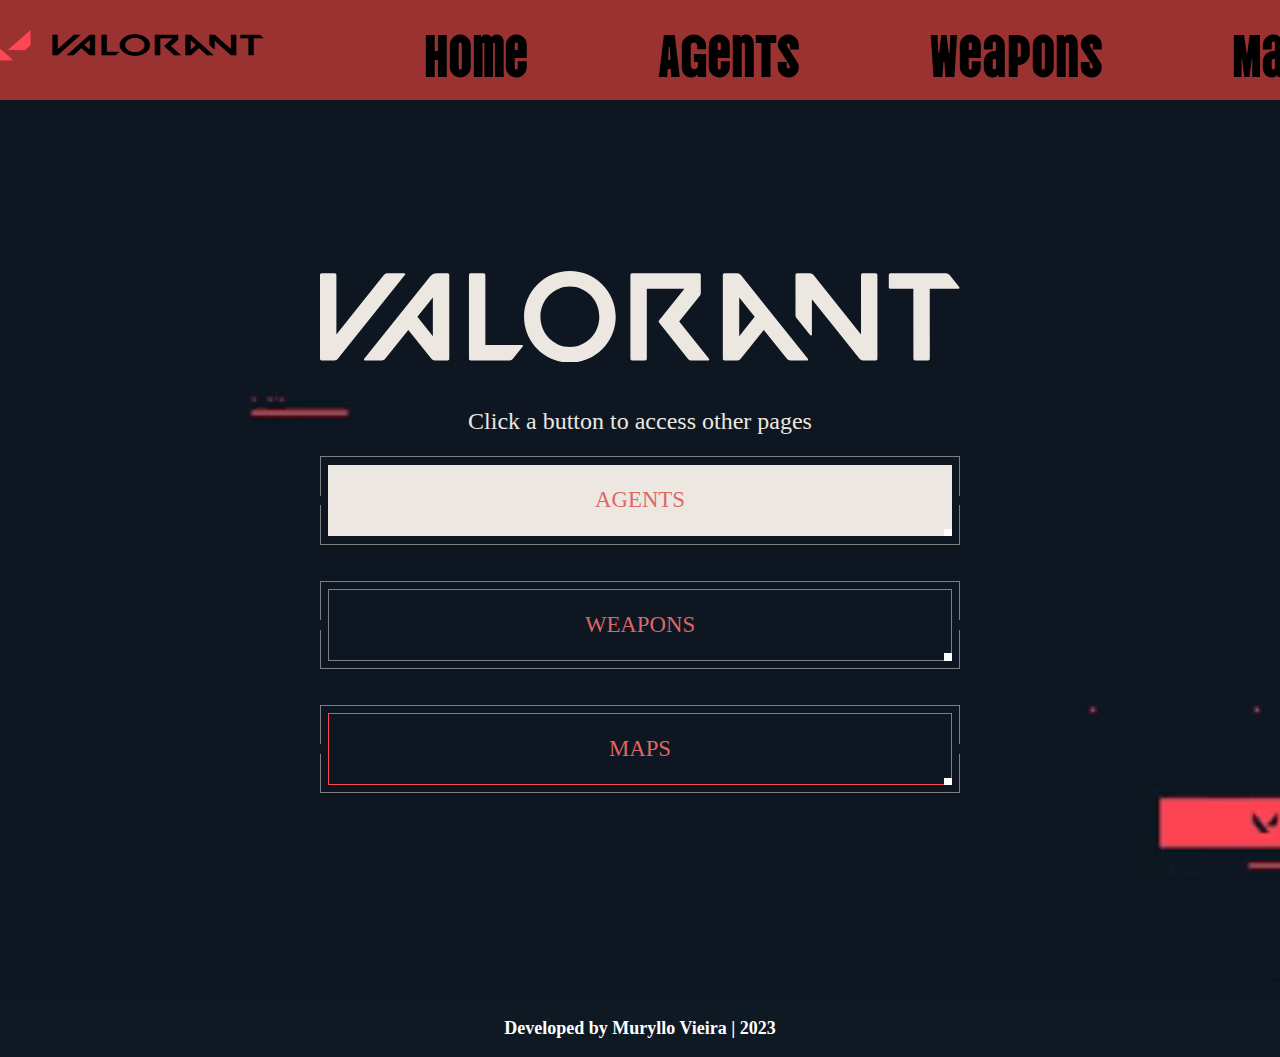
==== commit b6813f00: "finalizado" ====
--- a/index.html
+++ b/index.html
@@ -9,6 +9,7 @@
   <link rel="stylesheet" href="./css/home.css">
   <script src="./js/home.js" defer type="module"></script>
   <script src="./js/app.js" defer type="module"></script>
+  <script src="./components/footer.js"></script>
 
   <link rel="preconnect" href="https://fonts.googleapis.com">
   <link rel="preconnect" href="https://fonts.gstatic.com" crossorigin>
@@ -68,6 +69,9 @@
       </div>
     </div>
   </main>
+
+  <footer-components></footer-components>
+  
 </body>
 
 </html>--- a/css/style.css
+++ b/css/style.css
@@ -3,6 +3,7 @@
     margin: 0;
     padding: 0;
     box-sizing: border-box;
+    cursor: url(../img/alvo.png), auto;
 }
 
 a {
@@ -40,13 +41,19 @@
     align-items: center;
     font-size: 5rem;
     font-family: 'Vina Sans', cursive;
-    gap: 150px;
+    gap: 10%;
     text-transform: capitalize;
 }
 
 .menu-container a {
     text-decoration: none;
     color: #000;
+}
+
+.menu-container a:hover{
+    border-bottom: 4px solid transparent;
+    transition: border-color 5s;
+    cursor: pointer;
 }
 
 .fundo img {
@@ -63,3 +70,18 @@
     color: #fff;
 }
 
+@media (max-width: 640px) {
+    .menu-container {
+        height: 100%;
+        background-color: rgb(155, 50, 50);
+        display: flex;
+        flex-direction: row;
+        align-items: center;
+        font-size: 2rem;
+        font-family: 'Vina Sans', cursive;
+        text-transform: capitalize;
+    }
+    .valorant-icon{
+        display: none;
+    }
+}
--- a/css/home.css
+++ b/css/home.css
@@ -55,6 +55,15 @@
   grid-template-columns: repeat(2, 1fr);
   grid-gap: 4vh;
   place-items: center;
+}
+
+.container-mapas {
+  display: flex;
+  /* padding-left: 10%; */
+  align-items: center;
+  justify-content: center;
+  flex-direction: column;
+  height: 100%;   
 }
 
 .box {
